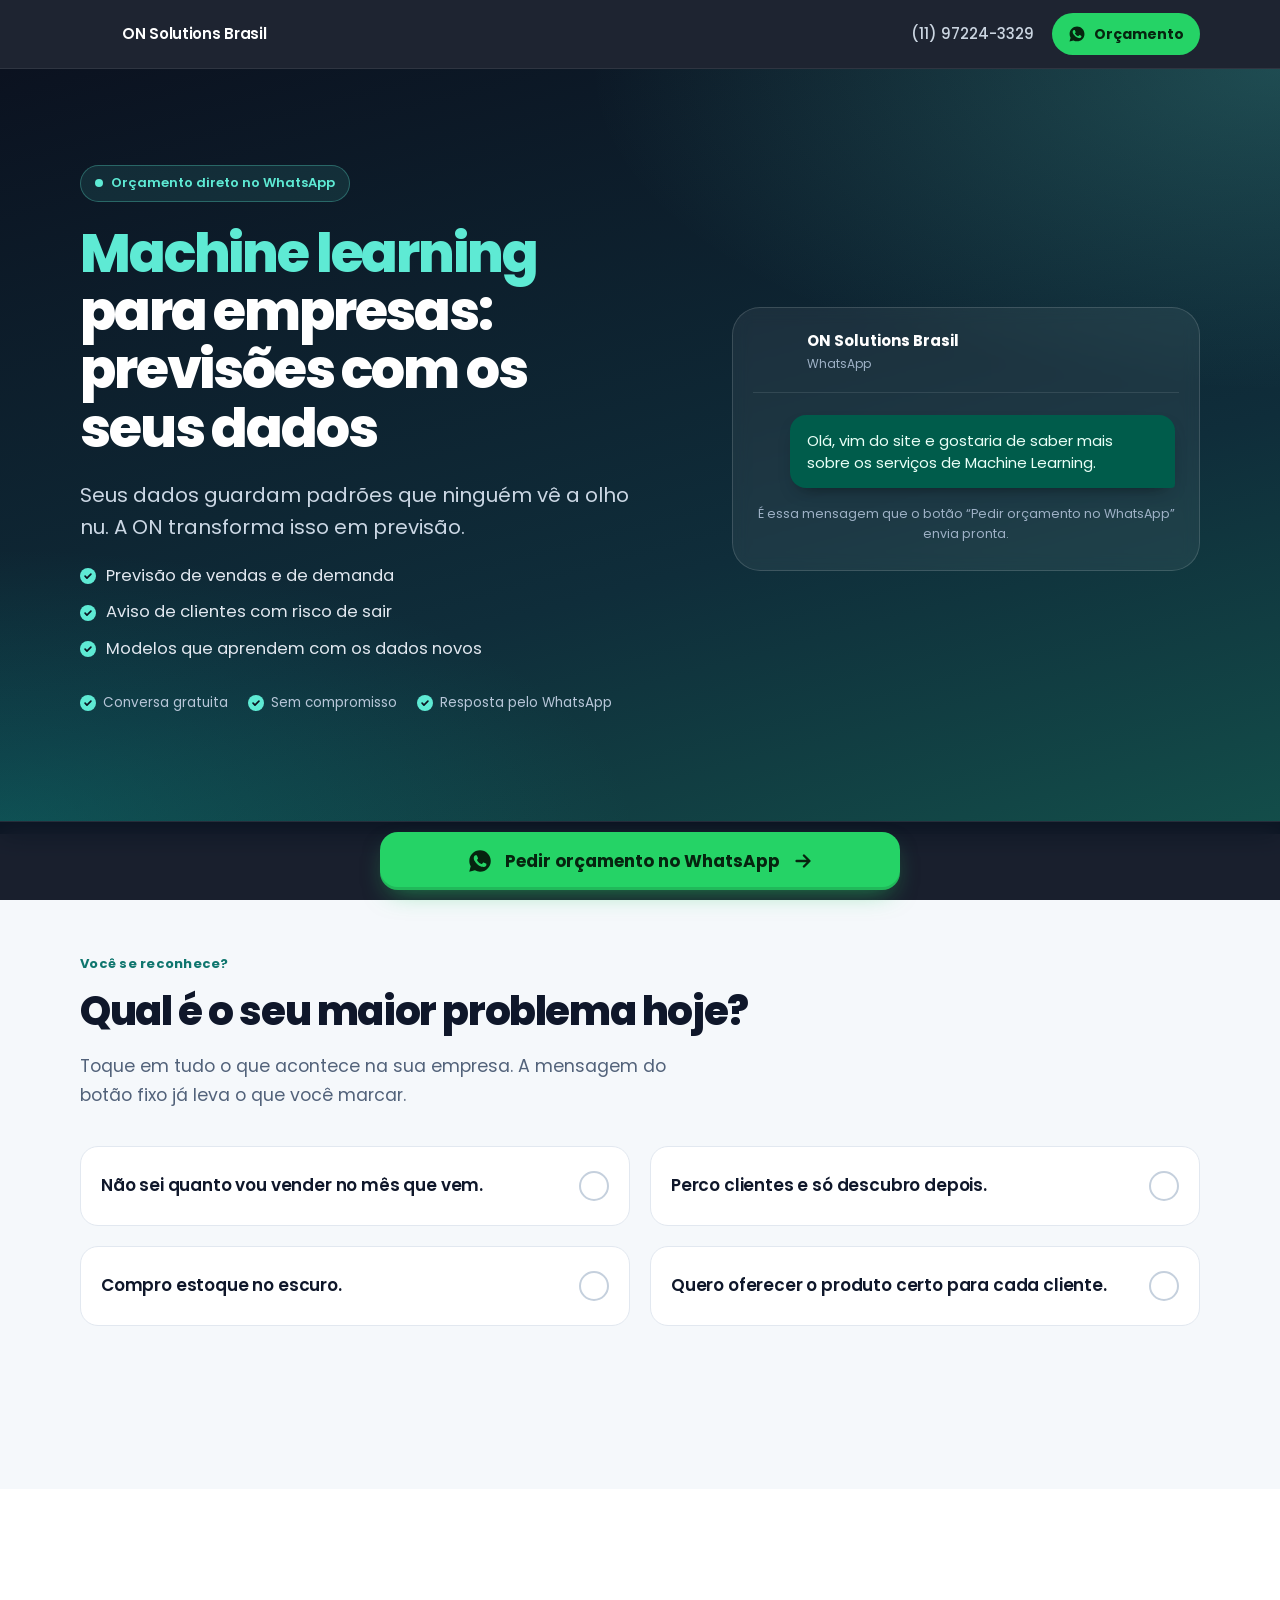
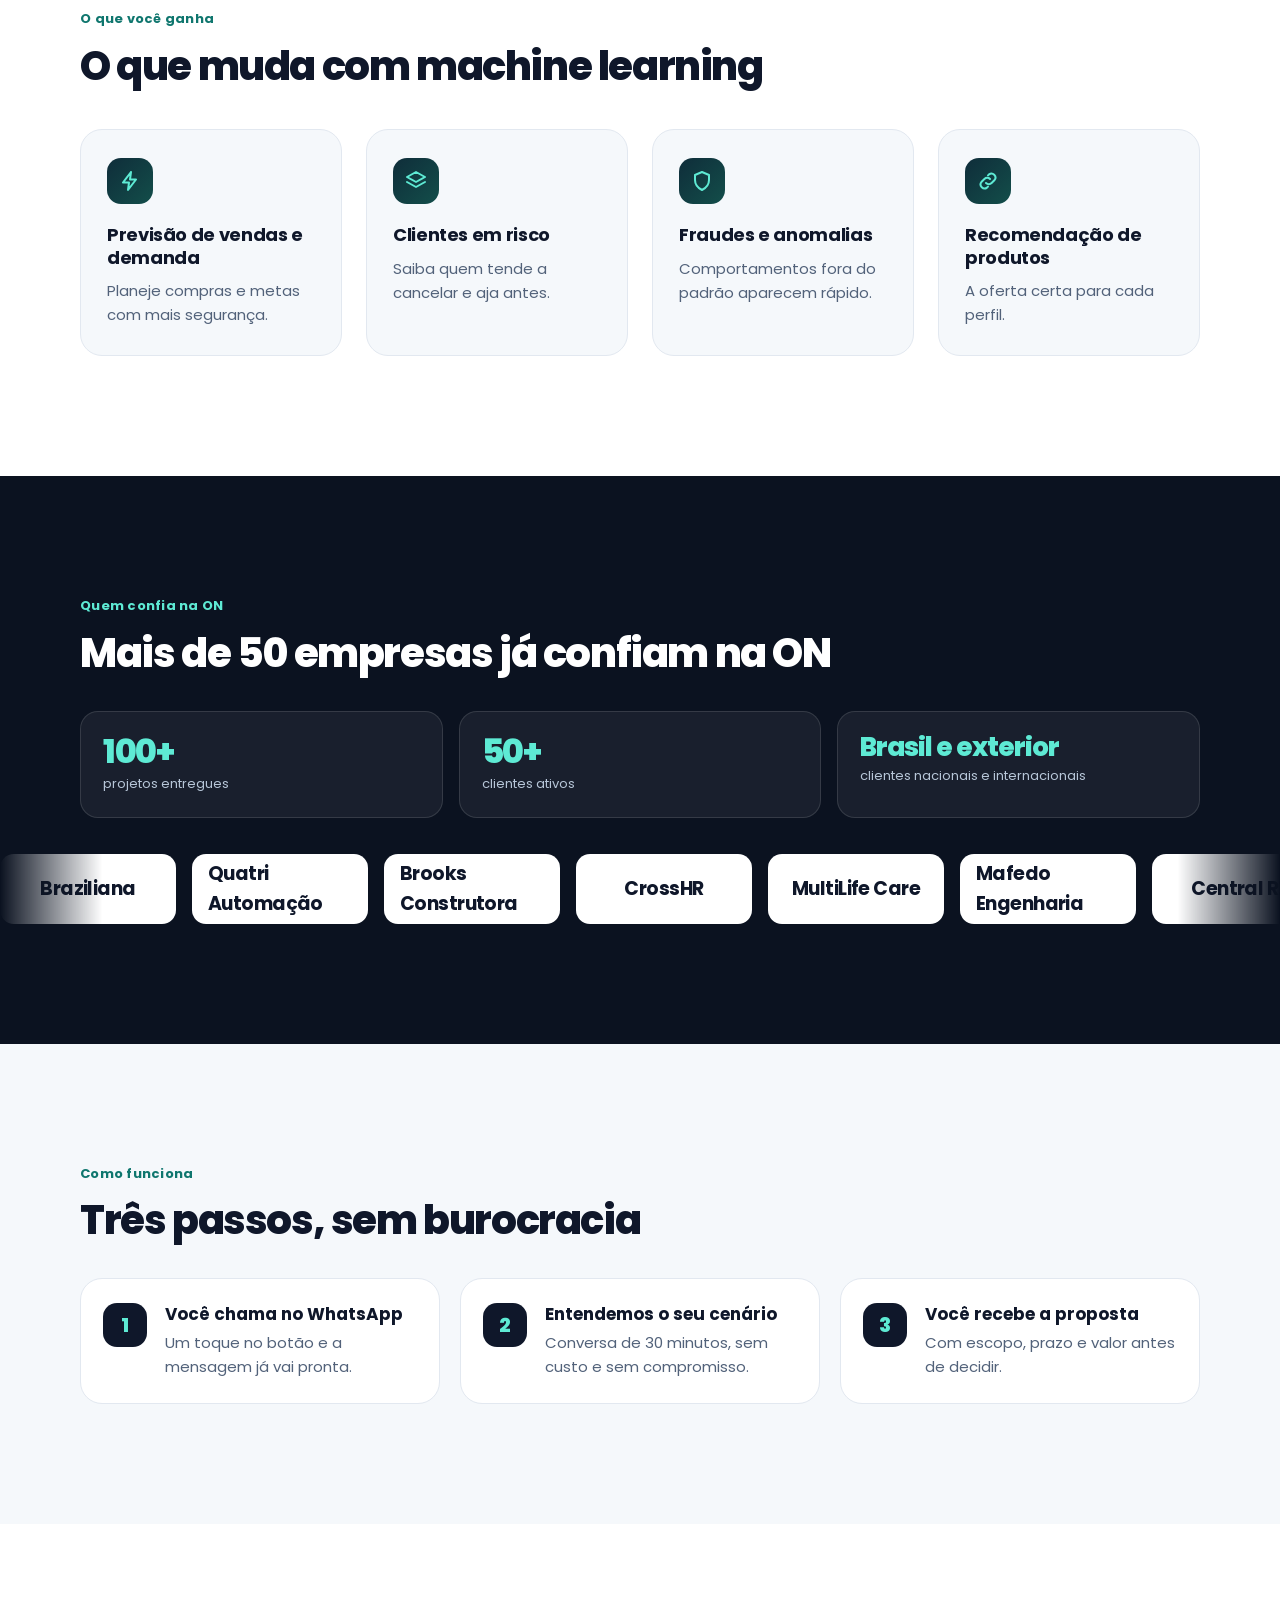
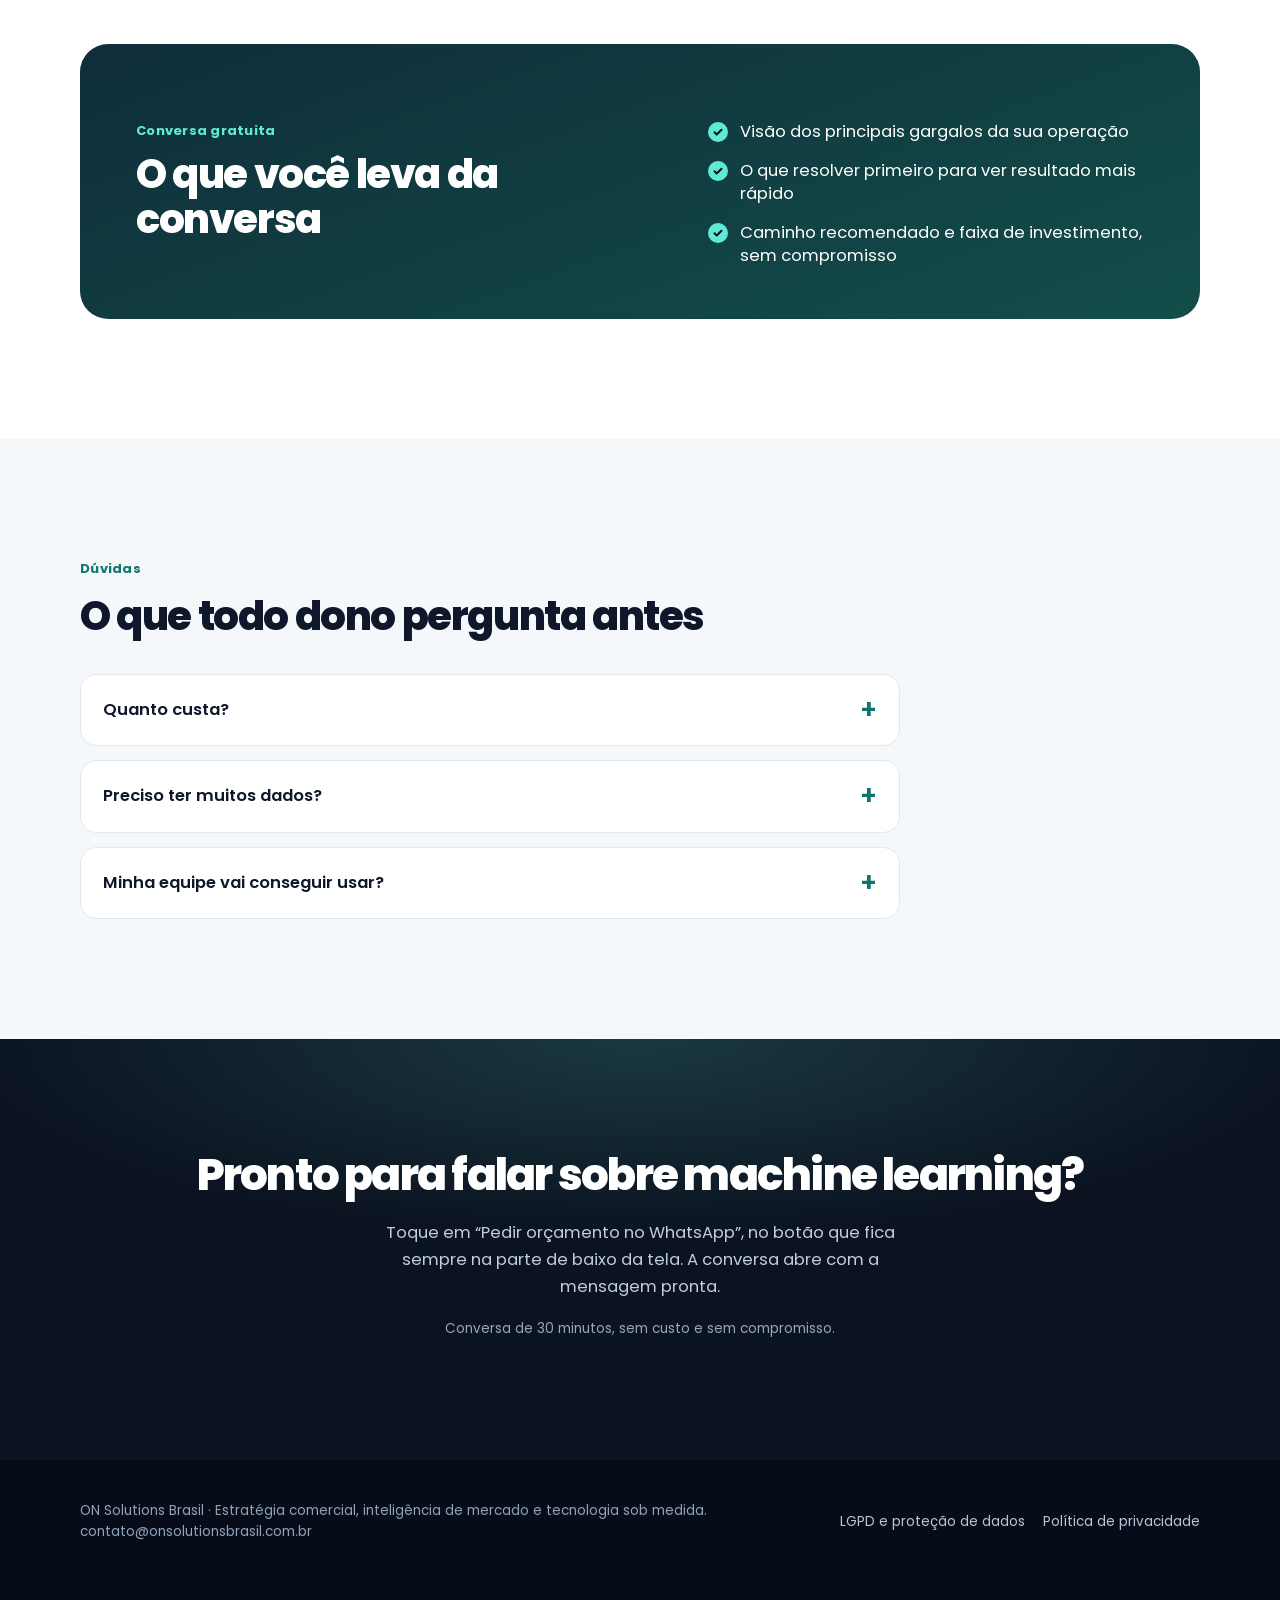
==== index.html @ b4864b46 "feat: implement Machine Learning landing page with documentation - Add complete HTML5 structure for " ====
<!DOCTYPE html>
<html lang="pt-BR">
<head>
<meta charset="UTF-8">
<meta name="viewport" content="width=device-width, initial-scale=1, viewport-fit=cover">
<meta name="theme-color" content="#0B1220">
<title>Machine Learning Para Empresas | ON Solutions Brasil</title>
<meta name="description" content="Seus dados guardam padrões que ninguém vê a olho nu. A ON transforma isso em previsão.">
<meta name="robots" content="noindex,follow">
<link rel="canonical" href="https://onsolutionsbrasil.com.br/lp/machine-learning-para-empresas/">
<link rel="icon" type="image/png" sizes="48x48" href="assets/img/favicon.png">
<link rel="preconnect" href="https://fonts.googleapis.com">
<link rel="preconnect" href="https://fonts.gstatic.com" crossorigin>
<link href="https://fonts.googleapis.com/css2?family=Poppins:wght@400;500;600;700;800&display=swap" rel="stylesheet">
<link rel="stylesheet" href="css/styles.css">
</head>
<body class="l2">
<header class="top"><div class="w top-in">
  <span class="brand"><img src="assets/img/on-logo.png" alt="" width="32" height="32"><span>ON Solutions<span class="br"> Brasil</span></span></span>
  <div class="top-r">
    <a class="top-phone" data-wa="Olá, vim do site e gostaria de saber mais sobre os serviços de Machine Learning." data-pos="topo-telefone" data-wa-main href="#">(11) 97224-3329</a>
    <a class="top-btn" data-wa="Olá, vim do site e gostaria de saber mais sobre os serviços de Machine Learning." data-pos="topo" data-wa-main href="#"><svg viewBox="0 0 24 24" aria-hidden="true"><path d="M12.04 2C6.58 2 2.13 6.45 2.13 11.91c0 1.75.46 3.45 1.32 4.95L2.05 22l5.25-1.38a9.9 9.9 0 0 0 4.74 1.21c5.46 0 9.91-4.45 9.91-9.91S17.5 2 12.04 2Zm5.8 14.1c-.25.69-1.45 1.32-2 1.37-.5.05-1.13.07-1.82-.11-.42-.13-.96-.31-1.65-.6-2.9-1.25-4.8-4.17-4.95-4.36-.14-.19-1.18-1.57-1.18-3s.75-2.13 1.02-2.42c.26-.29.57-.36.76-.36h.55c.18 0 .42-.07.65.5.25.58.83 2 .9 2.15.07.14.12.31.02.5-.09.19-.14.31-.28.48-.14.17-.3.37-.43.5-.14.14-.29.29-.12.58.17.29.74 1.22 1.59 1.97 1.09.97 2.01 1.27 2.3 1.41.29.14.46.12.63-.07.17-.19.72-.84.91-1.13.19-.29.38-.24.65-.14.26.1 1.67.79 1.96.93.29.14.48.22.55.34.07.12.07.7-.18 1.39Z"/></svg>Orçamento</a>
  </div>
</div></header>
<main class="view" data-kind="lp2" data-route="lp/machine-learning-para-empresas" data-service="Machine Learning" data-title="Machine Learning Para Empresas | ON Solutions Brasil">
<section class="hero">
  <div class="w hero-grid">
    <div>
      <span class="badge"><i></i>Orçamento direto no WhatsApp</span>
      <h1 class="h"><mark>Machine learning</mark> para empresas: previsões com os seus dados</h1>
      <p class="sub">Seus dados guardam padrões que ninguém vê a olho nu. A ON transforma isso em previsão.</p>
      <ul class="points"><li>Previsão de vendas e de demanda</li><li>Aviso de clientes com risco de sair</li><li>Modelos que aprendem com os dados novos</li></ul>
      <div class="trust"><span>Conversa gratuita</span><span>Sem compromisso</span><span>Resposta pelo WhatsApp</span></div>
    </div>
    <div class="chat">
      <div class="chat-head"><img src="assets/img/on-logo.png" alt="" width="38" height="38"><div><b>ON Solutions Brasil</b><small>WhatsApp</small></div></div>
      <div class="chat-body">
        <div class="bubble" data-bubble>Olá, vim do site e gostaria de saber mais sobre os serviços de Machine Learning.</div>
        <div class="chat-hint">É essa mensagem que o botão “Pedir orçamento no WhatsApp” envia pronta.</div>
      </div>
    </div>
  </div>
</section>
<section class="sec" id="dores">
  <div class="w">
    <div class="eyebrow">Você se reconhece?</div>
    <h2 class="t2">Qual é o seu maior problema hoje?</h2>
    <p class="lead2">Toque em tudo o que acontece na sua empresa. A mensagem do botão fixo já leva o que você marcar.</p>
    <div class="pains" role="group" aria-label="Seu maior desafio"><button type="button" class="pain" aria-pressed="false" data-q="Não sei quanto vou vender no mês que vem."><span class="qt">Não sei quanto vou vender no mês que vem.</span><span class="ck"><svg viewBox="0 0 24 24" aria-hidden="true"><path d="M5 12.5l4.5 4.5L19 7.5"/></svg></span></button><button type="button" class="pain" aria-pressed="false" data-q="Perco clientes e só descubro depois."><span class="qt">Perco clientes e só descubro depois.</span><span class="ck"><svg viewBox="0 0 24 24" aria-hidden="true"><path d="M5 12.5l4.5 4.5L19 7.5"/></svg></span></button><button type="button" class="pain" aria-pressed="false" data-q="Compro estoque no escuro."><span class="qt">Compro estoque no escuro.</span><span class="ck"><svg viewBox="0 0 24 24" aria-hidden="true"><path d="M5 12.5l4.5 4.5L19 7.5"/></svg></span></button><button type="button" class="pain" aria-pressed="false" data-q="Quero oferecer o produto certo para cada cliente."><span class="qt">Quero oferecer o produto certo para cada cliente.</span><span class="ck"><svg viewBox="0 0 24 24" aria-hidden="true"><path d="M5 12.5l4.5 4.5L19 7.5"/></svg></span></button></div>
    <p class="pains-hint" aria-live="polite" data-hint></p>
  </div>
</section>
<section class="sec sec-w" id="beneficios">
  <div class="w">
    <div class="eyebrow">O que você ganha</div>
    <h2 class="t2">O que muda com machine learning</h2>
    <div class="bens"><div class="ben"><div class="bi"><svg viewBox="0 0 24 24" aria-hidden="true"><path d="M13 3L5 13.5h6L10 21l8-10.5h-6z"/></svg></div><h3>Previsão de vendas e demanda</h3><p>Planeje compras e metas com mais segurança.</p></div><div class="ben"><div class="bi"><svg viewBox="0 0 24 24" aria-hidden="true"><path d="M12 3l9 5-9 5-9-5z"/><path d="M3 13l9 5 9-5"/></svg></div><h3>Clientes em risco</h3><p>Saiba quem tende a cancelar e aja antes.</p></div><div class="ben"><div class="bi"><svg viewBox="0 0 24 24" aria-hidden="true"><path d="M12 3l7 3v5c0 4.5-3 8-7 10-4-2-7-5.5-7-10V6z"/></svg></div><h3>Fraudes e anomalias</h3><p>Comportamentos fora do padrão aparecem rápido.</p></div><div class="ben"><div class="bi"><svg viewBox="0 0 24 24" aria-hidden="true"><path d="M10 14a4 4 0 005.6 0l3-3a4 4 0 00-5.6-5.6l-1 1"/><path d="M14 10a4 4 0 00-5.6 0l-3 3a4 4 0 005.6 5.6l1-1"/></svg></div><h3>Recomendação de produtos</h3><p>A oferta certa para cada perfil.</p></div></div>
  </div>
</section>
<section class="sec proof" id="clientes">
  <div class="w">
    <div class="eyebrow">Quem confia na ON</div>
    <h2 class="t2">Mais de 50 empresas já confiam na ON</h2>
    <div class="stats">
      <div class="stat"><b>100+</b><span>projetos entregues</span></div>
      <div class="stat"><b>50+</b><span>clientes ativos</span></div>
      <div class="stat wide"><b>Brasil e exterior</b><span>clientes nacionais e internacionais</span></div>
    </div>
  </div>
  <div class="marq marquee" data-marquee aria-label="Clientes da ON Solutions"><div class="track" data-track>
    <div class="chip"><img src="assets/img/clientes/braziliana.png" alt="Logo Braziliana" decoding="async"></div>
    <div class="chip"><img src="assets/img/clientes/quatri-automacao.png" alt="Logo Quatri Automação" decoding="async"></div>
    <div class="chip"><img src="assets/img/clientes/brooks-construtora.png" alt="Logo Brooks Construtora" decoding="async"></div>
    <div class="chip"><img src="assets/img/clientes/crosshr.png" alt="Logo CrossHR" decoding="async"></div>
    <div class="chip"><img src="assets/img/clientes/multilife-care.png" alt="Logo MultiLife Care" decoding="async"></div>
    <div class="chip"><img src="assets/img/clientes/mafedo-engenharia.png" alt="Logo Mafedo Engenharia" decoding="async"></div>
    <div class="chip"><span class="wm">Central RZ</span></div>
  </div></div>
</section>
<section class="sec" id="como-funciona">
  <div class="w">
    <div class="eyebrow">Como funciona</div>
    <h2 class="t2">Três passos, sem burocracia</h2>
    <div class="steps2"><div class="st"><div class="n">1</div><div><b>Você chama no WhatsApp</b><p>Um toque no botão e a mensagem já vai pronta.</p></div></div><div class="st"><div class="n">2</div><div><b>Entendemos o seu cenário</b><p>Conversa de 30 minutos, sem custo e sem compromisso.</p></div></div><div class="st"><div class="n">3</div><div><b>Você recebe a proposta</b><p>Com escopo, prazo e valor antes de decidir.</p></div></div></div>
  </div>
</section>
<section class="sec sec-w" id="oferta">
  <div class="w">
    <div class="offer">
      <div>
        <div class="eyebrow offer-eyebrow">Conversa gratuita</div>
        <h2 class="t2">O que você leva da conversa</h2>
      </div>
      <ul>
        <li>Visão dos principais gargalos da sua operação</li>
        <li>O que resolver primeiro para ver resultado mais rápido</li>
        <li>Caminho recomendado e faixa de investimento, sem compromisso</li>
      </ul>
    </div>
  </div>
</section>
<section class="sec" id="duvidas">
  <div class="w">
    <div class="eyebrow">Dúvidas</div>
    <h2 class="t2">O que todo dono pergunta antes</h2>
    <div class="faq"><details><summary>Quanto custa?</summary><p>Depende do que a sua empresa precisa. Na conversa gratuita entendemos o seu cenário e você recebe uma proposta com escopo, prazo e valor antes de decidir.</p></details><details><summary>Preciso ter muitos dados?</summary><p>Precisamos de histórico para começar. Na conversa avaliamos se o que você tem já é suficiente.</p></details><details><summary>Minha equipe vai conseguir usar?</summary><p>A solução é desenhada em cima da rotina que sua equipe já tem, e não o contrário. Treinamos o time e acompanhamos o início de uso até todo mundo estar seguro.</p></details></div>
  </div>
</section>
<section class="final" id="conversa">
  <div class="w">
    <h2 class="h2 final-t">Pronto para falar sobre machine learning?</h2>
    <p class="lead3">Toque em “Pedir orçamento no WhatsApp”, no botão que fica sempre na parte de baixo da tela. A conversa abre com a mensagem pronta.</p>
    <p class="note">Conversa de 30 minutos, sem custo e sem compromisso.</p>
  </div>
</section>
</main>
<footer class="foot"><div class="w foot-in">
  <div>ON Solutions Brasil · Estratégia comercial, inteligência de mercado e tecnologia sob medida.<br>contato@onsolutionsbrasil.com.br</div>
  <div class="lk"><a href="#">LGPD e proteção de dados</a><a href="#">Política de privacidade</a></div>
</div></footer>
<div class="sticky"><a class="cta" data-wa="Olá, vim do site e gostaria de saber mais sobre os serviços de Machine Learning." data-pos="barra-fixa" data-wa-main href="#"><svg viewBox="0 0 24 24" aria-hidden="true"><path d="M12.04 2C6.58 2 2.13 6.45 2.13 11.91c0 1.75.46 3.45 1.32 4.95L2.05 22l5.25-1.38a9.9 9.9 0 0 0 4.74 1.21c5.46 0 9.91-4.45 9.91-9.91S17.5 2 12.04 2Zm5.8 14.1c-.25.69-1.45 1.32-2 1.37-.5.05-1.13.07-1.82-.11-.42-.13-.96-.31-1.65-.6-2.9-1.25-4.8-4.17-4.95-4.36-.14-.19-1.18-1.57-1.18-3s.75-2.13 1.02-2.42c.26-.29.57-.36.76-.36h.55c.18 0 .42-.07.65.5.25.58.83 2 .9 2.15.07.14.12.31.02.5-.09.19-.14.31-.28.48-.14.17-.3.37-.43.5-.14.14-.29.29-.12.58.17.29.74 1.22 1.59 1.97 1.09.97 2.01 1.27 2.3 1.41.29.14.46.12.63-.07.17-.19.72-.84.91-1.13.19-.29.38-.24.65-.14.26.1 1.67.79 1.96.93.29.14.48.22.55.34.07.12.07.7-.18 1.39Z"/></svg><span>Pedir orçamento no WhatsApp</span><svg class="arr" viewBox="0 0 24 24" aria-hidden="true"><path d="M5 12h14M13 6l6 6-6 6"/></svg></a></div>
<script src="js/main.js"></script>
</body>
</html>
---- css/styles.css ----
:root{--ink:#0B1220;--navy:#0F172A;--bg:#F5F8FB;--line:#E2E8F0;--text:#0F172A;--soft:#52627A;--mint:#5EEAD4;--teal:#0D9488;--tealD:#0F766E;--wa:#25D366;--waD:#1EBE5B;--font:"Poppins","Segoe UI",system-ui,-apple-system,sans-serif}
*,*::before,*::after{box-sizing:border-box}
html{scroll-behavior:smooth;-webkit-text-size-adjust:100%}
body{margin:0;font-family:var(--font);color:var(--text);background:var(--bg);line-height:1.55;font-size:16px;-webkit-font-smoothing:antialiased;overflow-x:hidden}
h1,h2,h3,p,ul{margin:0}
ul{padding:0;list-style:none}
a{color:inherit}
img{display:block;max-width:100%}
.w{width:min(1120px,100% - 32px);margin-inline:auto}
:focus-visible{outline:3px solid var(--teal);outline-offset:3px;border-radius:10px}
.top :focus-visible,.hero :focus-visible,.proof :focus-visible,.final :focus-visible,.sticky :focus-visible{outline-color:var(--mint)}

/* Header */
.top{position:sticky;top:0;z-index:50;background:rgba(11,18,32,.92);backdrop-filter:blur(12px);-webkit-backdrop-filter:blur(12px);border-bottom:1px solid rgba(255,255,255,.08)}
.top-in{display:flex;align-items:center;justify-content:space-between;height:60px;gap:12px}
.brand{display:flex;align-items:center;gap:10px;color:#fff;font-weight:600;font-size:15px;letter-spacing:-.02em;white-space:nowrap}
.brand img{width:32px;height:32px}
.top-r{display:flex;align-items:center;gap:18px}
.top-phone{display:none;color:#CBD5E1;font-weight:500;font-size:15px;text-decoration:none}
.top-phone:hover{color:var(--mint)}
.top-btn{display:inline-flex;align-items:center;gap:8px;background:var(--wa);color:#06240F;font-weight:700;font-size:14px;padding:10px 16px;border-radius:999px;text-decoration:none;white-space:nowrap}
.top-btn:hover{background:var(--waD)}
.top-btn svg{width:18px;height:18px;fill:currentColor}
@media(max-width:400px){.brand .br{display:none}}

/* Hero */
.hero{background:radial-gradient(90% 70% at 100% 0%,rgba(94,234,212,.22),transparent 60%),radial-gradient(80% 60% at 0% 100%,rgba(13,148,136,.32),transparent 62%),linear-gradient(165deg,#0B1220 0%,#0F2D3A 62%,#134E4A 100%);color:#fff;padding:26px 0 44px}
.hero-grid{display:grid;gap:26px}
.badge{display:inline-flex;align-items:center;gap:8px;font-size:13px;font-weight:600;color:var(--mint);background:rgba(94,234,212,.10);border:1px solid rgba(94,234,212,.30);padding:6px 12px;border-radius:999px}
.badge i{width:8px;height:8px;border-radius:50%;background:var(--mint);animation:ping 2s infinite}
@keyframes ping{0%{box-shadow:0 0 0 0 rgba(94,234,212,.6)}70%,100%{box-shadow:0 0 0 10px rgba(94,234,212,0)}}
.h{font-size:clamp(29px,8.4vw,54px);line-height:1.05;font-weight:800;letter-spacing:-.04em;margin-top:16px}
.h mark{background:none;color:var(--mint)}
.sub{margin-top:14px;font-size:clamp(17px,4.5vw,20px);line-height:1.45;color:#CBD7E4;max-width:560px}
.points{display:none}

/* Botão WhatsApp */
.cta{position:relative;display:flex;align-items:center;justify-content:center;gap:12px;width:100%;min-height:62px;padding:16px 22px;border-radius:18px;background:var(--wa);color:#06240F;font-family:inherit;font-weight:700;font-size:18px;line-height:1.2;text-decoration:none;text-align:center;box-shadow:0 14px 34px -10px rgba(37,211,102,.65),inset 0 -3px 0 rgba(0,0,0,.12);overflow:hidden;transition:transform .15s,background .15s;-webkit-tap-highlight-color:transparent}
.cta:hover{background:var(--waD)}
.cta:active{transform:translateY(1px) scale(.99)}
.cta svg{width:26px;height:26px;flex:none;fill:currentColor}
.cta .arr{width:22px;height:22px;fill:none;stroke:currentColor;stroke-width:2.6;stroke-linecap:round;stroke-linejoin:round}
.cta::after{content:"";position:absolute;inset:0;background:linear-gradient(110deg,transparent 30%,rgba(255,255,255,.45) 50%,transparent 70%);transform:translateX(-120%);animation:shine 3.4s ease-in-out infinite;pointer-events:none}
@keyframes shine{0%,55%{transform:translateX(-120%)}100%{transform:translateX(120%)}}

/* Indicadores de confiança e checks */
.trust{display:flex;flex-wrap:wrap;gap:8px 16px;margin-top:16px;font-size:13.5px;color:#B7C6D8}
.trust span{display:inline-flex;align-items:center;gap:7px}
.trust span::before,.points li::before,.offer li::before{content:"";flex:none;width:16px;height:16px;border-radius:50%;background:var(--mint) url("data:image/svg+xml,%3Csvg xmlns='http://www.w3.org/2000/svg' viewBox='0 0 24 24' fill='none' stroke='%230B1220' stroke-width='4' stroke-linecap='round' stroke-linejoin='round'%3E%3Cpath d='M5 12.5l4.5 4.5L19 7.5'/%3E%3C/svg%3E") center/10px no-repeat}

/* Card de conversa */
.chat{display:block;text-decoration:none;color:#fff;background:rgba(255,255,255,.06);border:1px solid rgba(255,255,255,.14);border-radius:24px;padding:14px;backdrop-filter:blur(8px);-webkit-backdrop-filter:blur(8px)}
.chat-head{display:flex;align-items:center;gap:10px;padding:4px 6px 12px;border-bottom:1px solid rgba(255,255,255,.10)}
.chat-head img{width:38px;height:38px;border-radius:50%;background:#0B1220;padding:4px}
.chat-head b{display:block;font-size:15px;line-height:1.2}
.chat-head small{font-size:12px;color:#9FB2C7}
.chat-body{padding:16px 4px 4px;display:flex;flex-direction:column;gap:12px}
.bubble{align-self:flex-end;max-width:92%;background:#005C4B;color:#E9FFF7;border-radius:16px 16px 4px 16px;padding:12px 14px;font-size:15px;line-height:1.45;box-shadow:0 8px 18px -10px rgba(0,0,0,.6)}
.chat-hint{font-size:12.5px;color:#9FB2C7;text-align:center}

/* Seções genéricas */
.sec{padding:52px 0}
.sec-w{background:#fff}
.eyebrow{font-size:13px;font-weight:700;color:var(--tealD);letter-spacing:.02em}
.t2{font-size:clamp(26px,6.8vw,40px);line-height:1.1;font-weight:800;letter-spacing:-.035em;margin-top:8px}
.lead2{margin-top:12px;color:var(--soft);font-size:16.5px;max-width:620px}

/* Desafios */
.pains{display:grid;gap:12px;margin-top:24px}
.pain{display:flex;align-items:center;gap:14px;width:100%;min-height:68px;padding:14px 16px;border-radius:18px;background:#fff;border:1.5px solid var(--line);font-family:inherit;font-weight:600;font-size:17px;line-height:1.3;letter-spacing:-.01em;color:inherit;text-align:left;cursor:pointer;transition:border-color .15s,background .15s,transform .15s;-webkit-tap-highlight-color:transparent}
.pain:hover{border-color:#9DDBB8}
.pain:active{transform:scale(.99)}
.pain .qt{flex:1}
.pain .ck{flex:none;width:30px;height:30px;border-radius:50%;border:2px solid #C5D0DD;display:grid;place-items:center;transition:background .15s,border-color .15s}
.pain .ck svg{width:16px;height:16px;fill:none;stroke:#fff;stroke-width:3.4;stroke-linecap:round;stroke-linejoin:round;opacity:0}
.pain[aria-pressed=true]{border-color:var(--wa);background:#F0FFF6}
.pain[aria-pressed=true] .ck{background:var(--wa);border-color:var(--wa)}
.pain[aria-pressed=true] .ck svg{opacity:1}
.pains-hint{margin-top:14px;font-size:14px;color:var(--soft);text-align:center;min-height:21px}

/* Benefícios */
.bens{display:grid;gap:14px;margin-top:26px}
.ben{background:var(--bg);border:1px solid var(--line);border-radius:20px;padding:20px}
.bi{width:46px;height:46px;border-radius:14px;background:linear-gradient(135deg,#0F2D3A,#134E4A);display:grid;place-items:center;margin-bottom:14px}
.bi svg{width:24px;height:24px;stroke:var(--mint);fill:none;stroke-width:2;stroke-linecap:round;stroke-linejoin:round}
.ben h3{font-size:18px;font-weight:700;letter-spacing:-.02em;line-height:1.25}
.ben p{margin-top:6px;color:var(--soft);font-size:15px}

/* Prova social */
.proof{background:#0B1220;color:#fff}
.proof .eyebrow{color:var(--mint)}
.stats{display:grid;grid-template-columns:1fr 1fr;gap:12px;margin-top:22px}
.stat{background:rgba(255,255,255,.06);border:1px solid rgba(255,255,255,.12);border-radius:18px;padding:16px}
.stat b{display:block;font-size:34px;font-weight:800;letter-spacing:-.04em;line-height:1;color:var(--mint)}
.stat span{display:block;margin-top:6px;font-size:13px;color:#B7C6D8}
.stat.wide{grid-column:1/-1}
.stat.wide b{font-size:26px}
.marq{margin-top:22px;overflow-x:auto;scrollbar-width:none;-webkit-mask-image:linear-gradient(90deg,transparent,#000 8%,#000 92%,transparent);mask-image:linear-gradient(90deg,transparent,#000 8%,#000 92%,transparent)}
.marq::-webkit-scrollbar{display:none}
.marq.is-looping{overflow:hidden}
.track{display:flex;width:max-content}
.marq.is-looping .track{animation:mq var(--dur,40s) linear infinite;will-change:transform}
.marq.is-looping.is-paused .track{animation-play-state:paused}
@keyframes mq{to{transform:translateX(-50%)}}
.chip{flex:none;width:168px;height:64px;margin-right:12px;background:#fff;border-radius:14px;display:flex;align-items:center;justify-content:center;padding:10px 16px}
.chip img{max-width:136px;max-height:42px;width:auto;height:auto;object-fit:contain}
.chip .wm{font-weight:700;font-size:19px;letter-spacing:-.03em;color:#0F172A}

/* Como funciona */
.steps2{display:grid;gap:12px;margin-top:24px}
.st{display:flex;gap:16px;align-items:flex-start;background:#fff;border:1px solid var(--line);border-radius:20px;padding:18px}
.st .n{flex:none;width:44px;height:44px;border-radius:14px;background:var(--navy);color:var(--mint);font-weight:800;font-size:20px;display:grid;place-items:center}
.st b{display:block;font-size:17px;line-height:1.3}
.st p{color:var(--soft);font-size:15px;margin-top:2px}

/* Conversa gratuita */
.offer{background:linear-gradient(160deg,#0F2D3A,#134E4A);border-radius:26px;color:#fff;padding:26px 22px}
.offer-eyebrow{color:var(--mint)}
.offer .t2{margin-top:6px}
.offer ul{display:grid;gap:12px;margin:18px 0 24px}
.offer li{display:flex;gap:12px;align-items:flex-start;font-size:16.5px;line-height:1.4}
.offer li::before{margin-top:2px;width:20px;height:20px;background-size:12px}

/* FAQ */
.faq{display:grid;gap:10px;margin-top:22px}
details{background:#fff;border:1px solid var(--line);border-radius:16px}
summary{cursor:pointer;list-style:none;padding:18px;font-weight:600;font-size:16.5px;display:flex;justify-content:space-between;gap:12px;align-items:center;min-height:58px;-webkit-tap-highlight-color:transparent}
summary::-webkit-details-marker{display:none}
summary::after{content:"+";font-size:26px;line-height:1;color:var(--tealD);flex:none}
details[open] summary::after{content:"–"}
details p{padding:0 18px 18px;color:var(--soft);font-size:15.5px}

/* CTA final */
.final{background:radial-gradient(90% 80% at 50% 0%,rgba(94,234,212,.18),transparent 60%),#0B1220;color:#fff;text-align:center;padding:58px 0 64px}
.final .h2{font-size:clamp(28px,7.4vw,44px);font-weight:800;letter-spacing:-.04em;line-height:1.08}
.final p.lead3{color:#C0CEDC;margin:14px auto 26px;max-width:520px;font-size:16.5px}
.note{margin-top:14px;font-size:13.5px;color:#93A7BD}

/* Footer */
.foot{background:#070D18;color:#8FA2B8;padding:28px 0 calc(28px + 84px);font-size:13.5px}
.foot-in{display:grid;gap:14px}
.foot a{color:#B7C6D8;text-decoration:none}
.foot a:hover{text-decoration:underline}
.foot .lk{display:flex;flex-wrap:wrap;gap:6px 18px}

/* Botão fixo */
.sticky{position:fixed;left:0;right:0;bottom:0;z-index:60;padding:10px 14px calc(10px + env(safe-area-inset-bottom));background:rgba(11,18,32,.94);backdrop-filter:blur(12px);-webkit-backdrop-filter:blur(12px);border-top:1px solid rgba(255,255,255,.10);animation:up .5s .5s both}
@keyframes up{from{transform:translateY(110%)}to{transform:none}}
.sticky .cta{min-height:58px;font-size:17px;max-width:520px;margin-inline:auto;box-shadow:0 10px 26px -10px rgba(37,211,102,.6),inset 0 -3px 0 rgba(0,0,0,.12)}

/* Telas pequenas */
@media(max-width:430px){.cta .arr{display:none}.cta{padding:16px 16px;font-size:17px;gap:10px}}
@media(max-width:380px){.cta,.sticky .cta{font-size:16px;gap:10px;padding:14px 14px}}
@media(max-width:340px){.cta,.sticky .cta{font-size:14.5px;gap:8px;padding:14px 10px}.cta svg{width:22px;height:22px}}

/* Desktop */
@media(min-width:860px){
  .top-in{height:68px}
  .top-phone{display:block}
  .hero{padding:64px 0 88px}
  .hero-grid{grid-template-columns:1.1fr .9fr;align-items:center;gap:56px}
  .points{display:grid;gap:10px;margin-top:20px;font-size:16.5px;color:#E2E8F0}
  .points li{display:flex;gap:10px;align-items:center}
  .sec{padding:84px 0}
  .pains{grid-template-columns:1fr 1fr}
  .bens{grid-template-columns:repeat(4,1fr)}
  .steps2{grid-template-columns:repeat(3,1fr)}
  .stats{grid-template-columns:repeat(3,1fr)}
  .stat.wide{grid-column:auto}
  .offer{padding:44px 48px;display:grid;grid-template-columns:1.2fr 1fr;gap:32px;align-items:center}
  .offer ul{margin:0}
  .foot-in{grid-template-columns:1fr auto;align-items:center}
  .faq{max-width:820px}
}

/* Refinos de espaçamento (sobrescrevem os valores base, como na referência) */
.w{width:min(1120px,100% - 40px)}
body{line-height:1.6}
.top{transition:transform .3s ease}
.top.hide{transform:translateY(-100%)}
.hero{padding:40px 0 64px}
.hero-grid{gap:40px}
.h{margin-top:22px;line-height:1.08}
.badge{padding:7px 14px}
.sub{margin-top:22px;line-height:1.6}
.trust{margin-top:30px;gap:12px 20px}
.chat{padding:20px;border-radius:28px}
.chat-head{padding:4px 6px 16px}
.chat-body{padding:22px 4px 6px;gap:16px}
.bubble{padding:15px 17px}
.sec{padding:76px 0}
.t2{margin-top:14px;line-height:1.14}
.lead2{margin-top:18px;line-height:1.65;max-width:600px}
.pains{margin-top:36px;gap:16px}
.pain{min-height:80px;padding:18px 20px;line-height:1.4}
.pains-hint{margin-top:22px}
.bens{margin-top:40px;gap:20px}
.ben{padding:28px 26px;border-radius:22px}
.bi{margin-bottom:20px}
.ben p{margin-top:10px;line-height:1.6}
.stats{margin-top:34px;gap:16px}
.stat{padding:22px}
.marq{margin-top:36px}
.chip{width:176px;height:70px;margin-right:16px}
.steps2{margin-top:34px;gap:16px}
.st{padding:24px 22px;gap:18px;border-radius:22px}
.st p{margin-top:6px;line-height:1.6}
.offer{padding:34px 26px;border-radius:28px}
.offer .t2{margin-top:10px}
.offer ul{gap:16px;margin:24px 0 0}
.faq{margin-top:34px;gap:14px}
summary{padding:22px}
details p{padding:0 22px 22px;line-height:1.7}
.final{padding:84px 0 92px}
.final p.lead3{margin:20px auto 0;line-height:1.65}
.note{margin-top:18px}
.foot{padding-top:40px}
@media(max-width:380px){.w{width:min(1120px,100% - 32px)}}
@media(min-width:860px){
  .w{width:min(1120px,100% - 64px)}
  .hero{padding:96px 0 120px}
  .hero-grid{gap:80px}
  .sec{padding:120px 0}
  .lead2{font-size:17.5px}
  .pains{gap:20px}
  .bens{gap:24px}
  .steps2{gap:20px}
  .offer{padding:52px 56px;gap:48px}
  .final{padding:112px 0 120px}
}

@media(prefers-reduced-motion:reduce){
  *{animation:none!important;transition:none!important}
  html{scroll-behavior:auto}
}
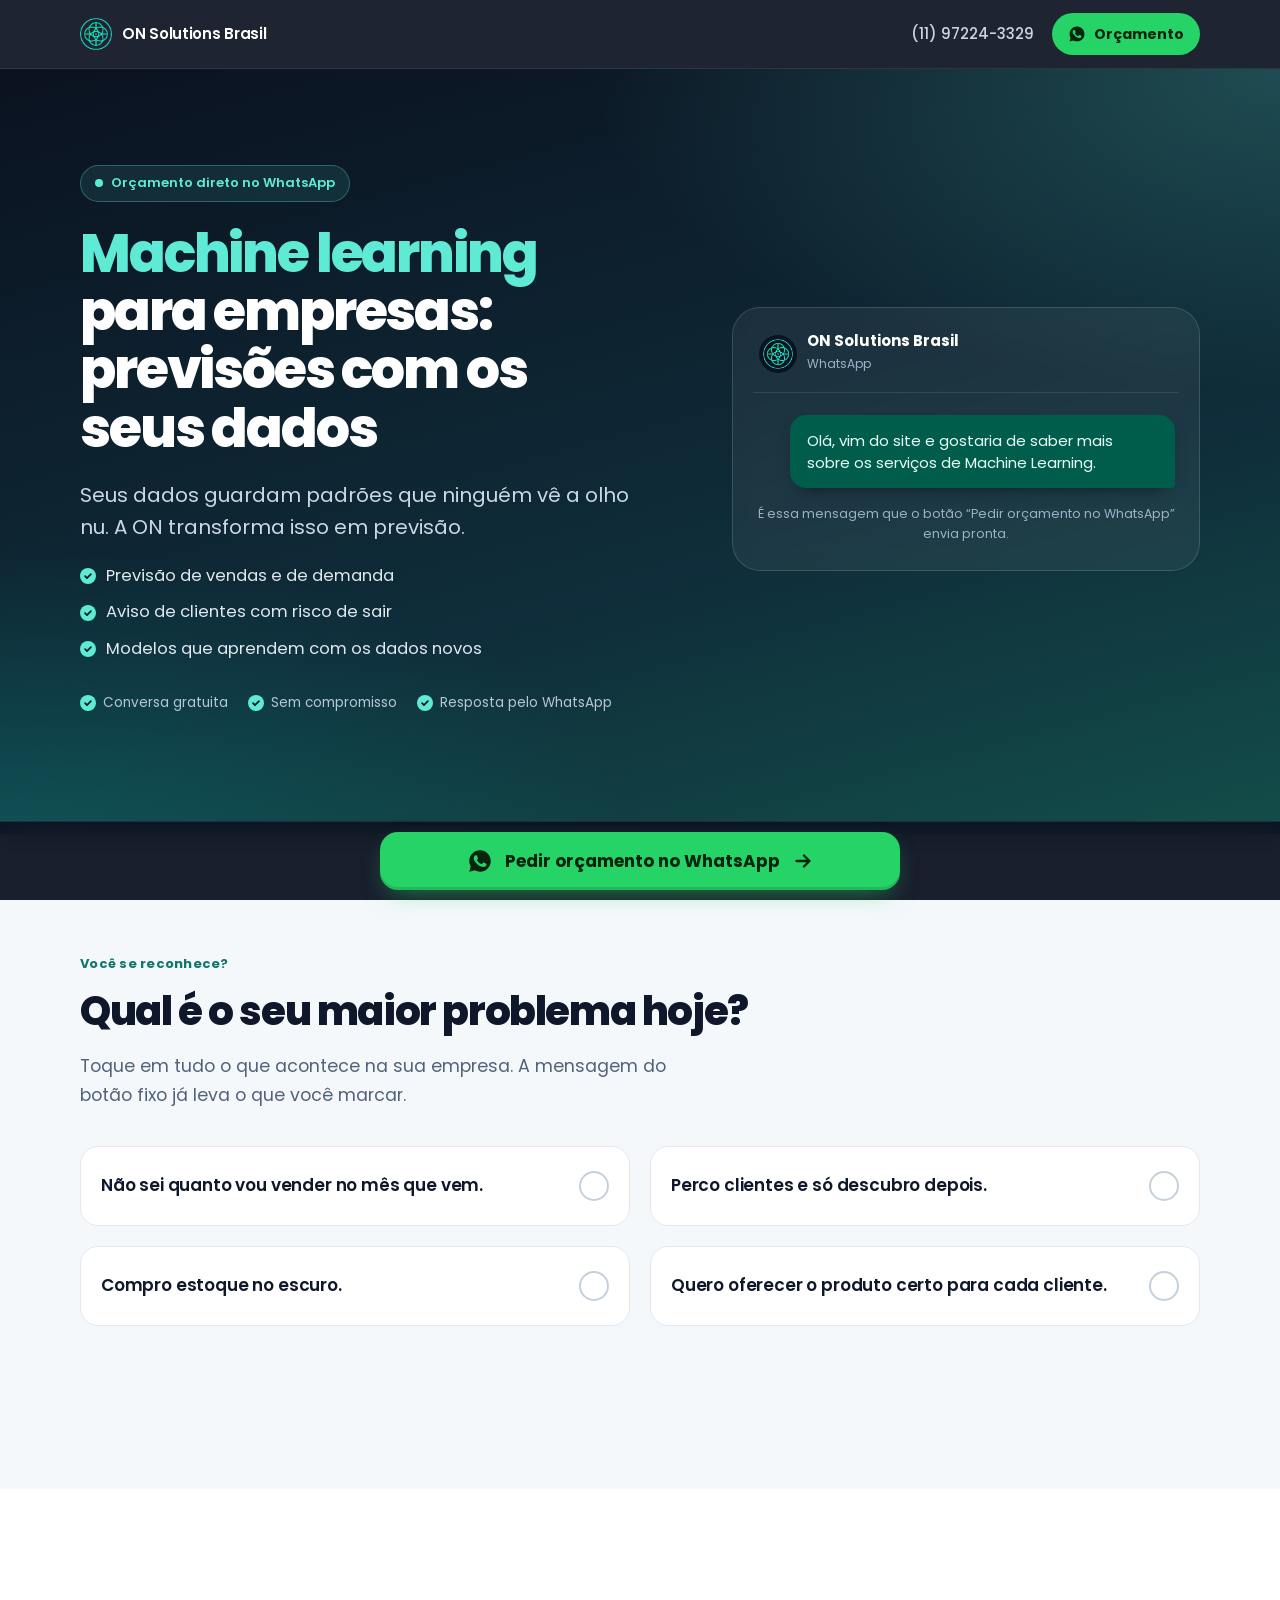
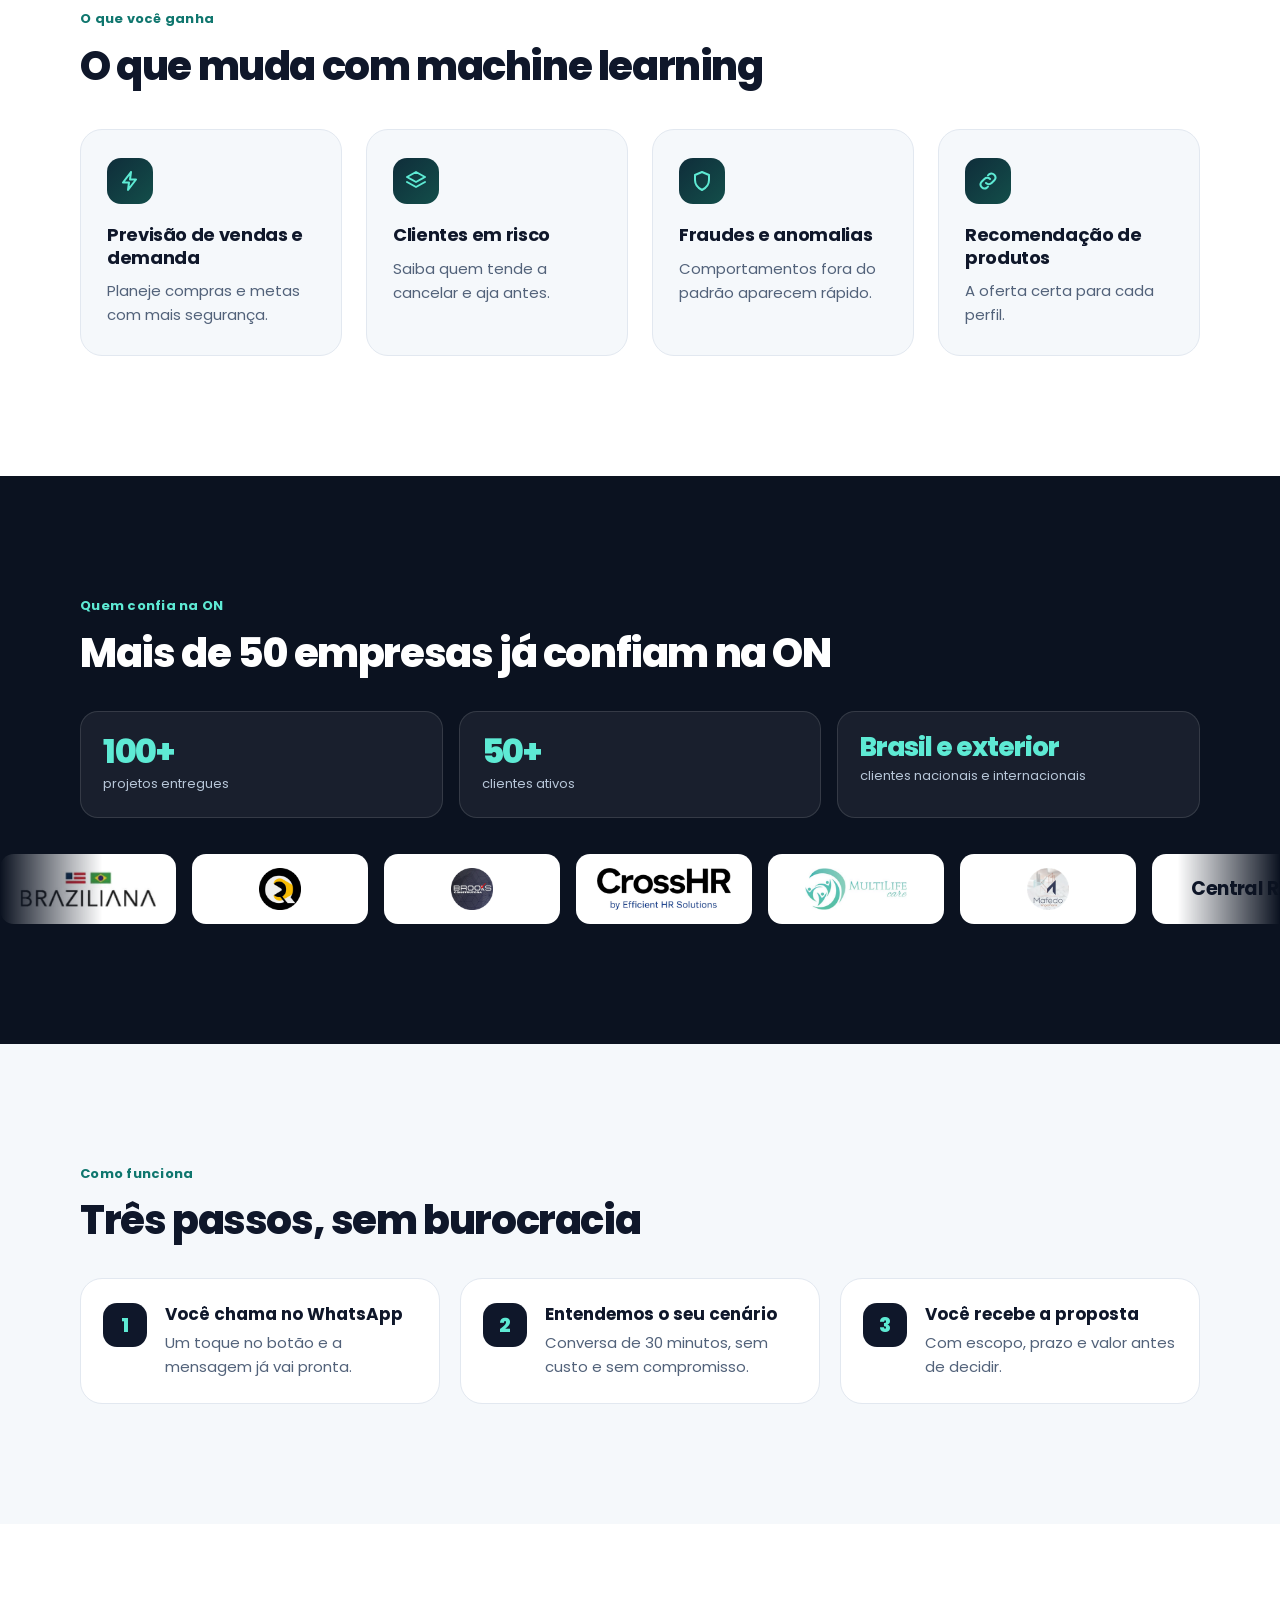
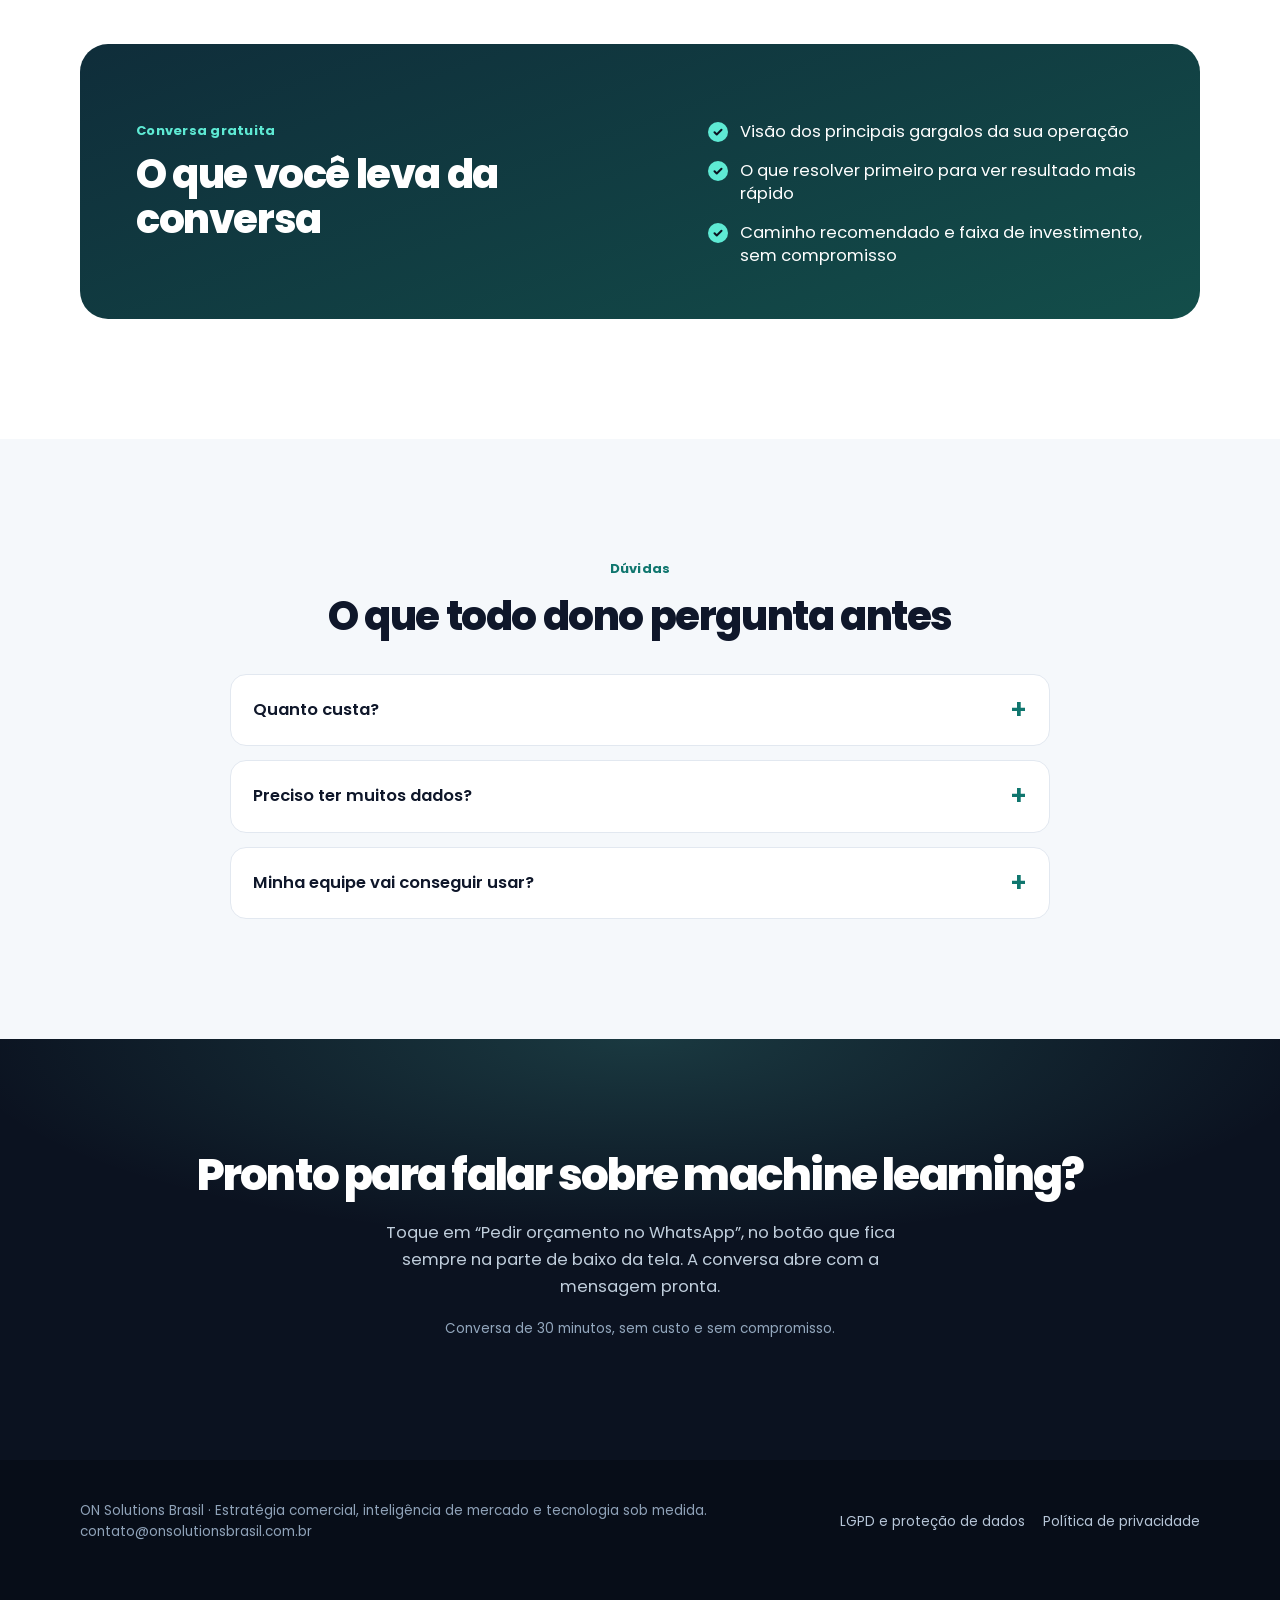
==== commit f24e8085: "style: improve favicon support and FAQ section styling - Update favicon link tag from 48x48 to 64x64" ====
--- a/index.html
+++ b/index.html
@@ -8,7 +8,9 @@
 <meta name="description" content="Seus dados guardam padrões que ninguém vê a olho nu. A ON transforma isso em previsão.">
 <meta name="robots" content="noindex,follow">
 <link rel="canonical" href="https://onsolutionsbrasil.com.br/lp/machine-learning-para-empresas/">
-<link rel="icon" type="image/png" sizes="48x48" href="assets/img/favicon.png">
+<link rel="icon" type="image/png" sizes="64x64" href="assets/img/favicon.png">
+<link rel="shortcut icon" type="image/png" href="assets/img/favicon.png">
+<link rel="apple-touch-icon" href="assets/img/favicon.png">
 <link rel="preconnect" href="https://fonts.googleapis.com">
 <link rel="preconnect" href="https://fonts.gstatic.com" crossorigin>
 <link href="https://fonts.googleapis.com/css2?family=Poppins:wght@400;500;600;700;800&display=swap" rel="stylesheet">
--- a/css/styles.css
+++ b/css/styles.css
@@ -122,6 +122,8 @@
 .offer li::before{margin-top:2px;width:20px;height:20px;background-size:12px}
 
 /* FAQ */
+#duvidas{text-align:center}
+#duvidas .faq{text-align:left;max-width:820px;margin-left:auto;margin-right:auto}
 .faq{display:grid;gap:10px;margin-top:22px}
 details{background:#fff;border:1px solid var(--line);border-radius:16px}
 summary{cursor:pointer;list-style:none;padding:18px;font-weight:600;font-size:16.5px;display:flex;justify-content:space-between;gap:12px;align-items:center;min-height:58px;-webkit-tap-highlight-color:transparent}
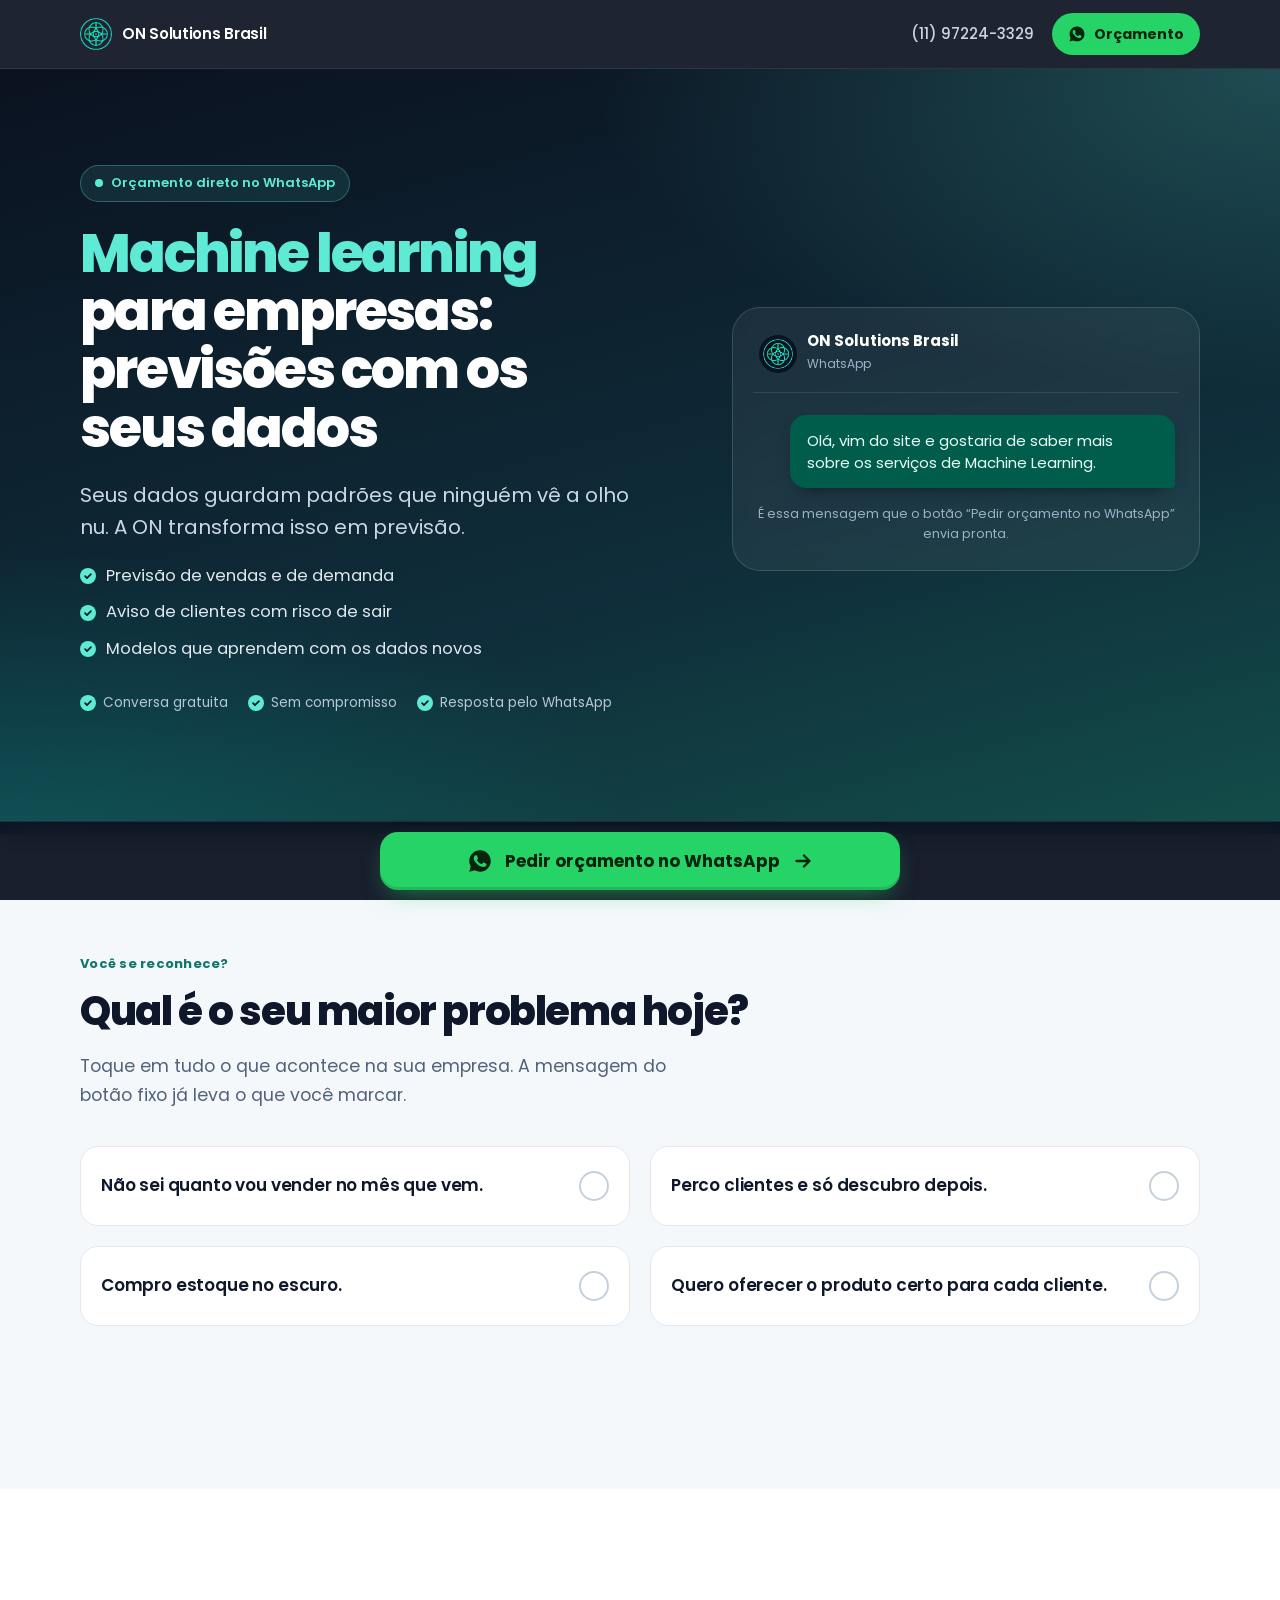
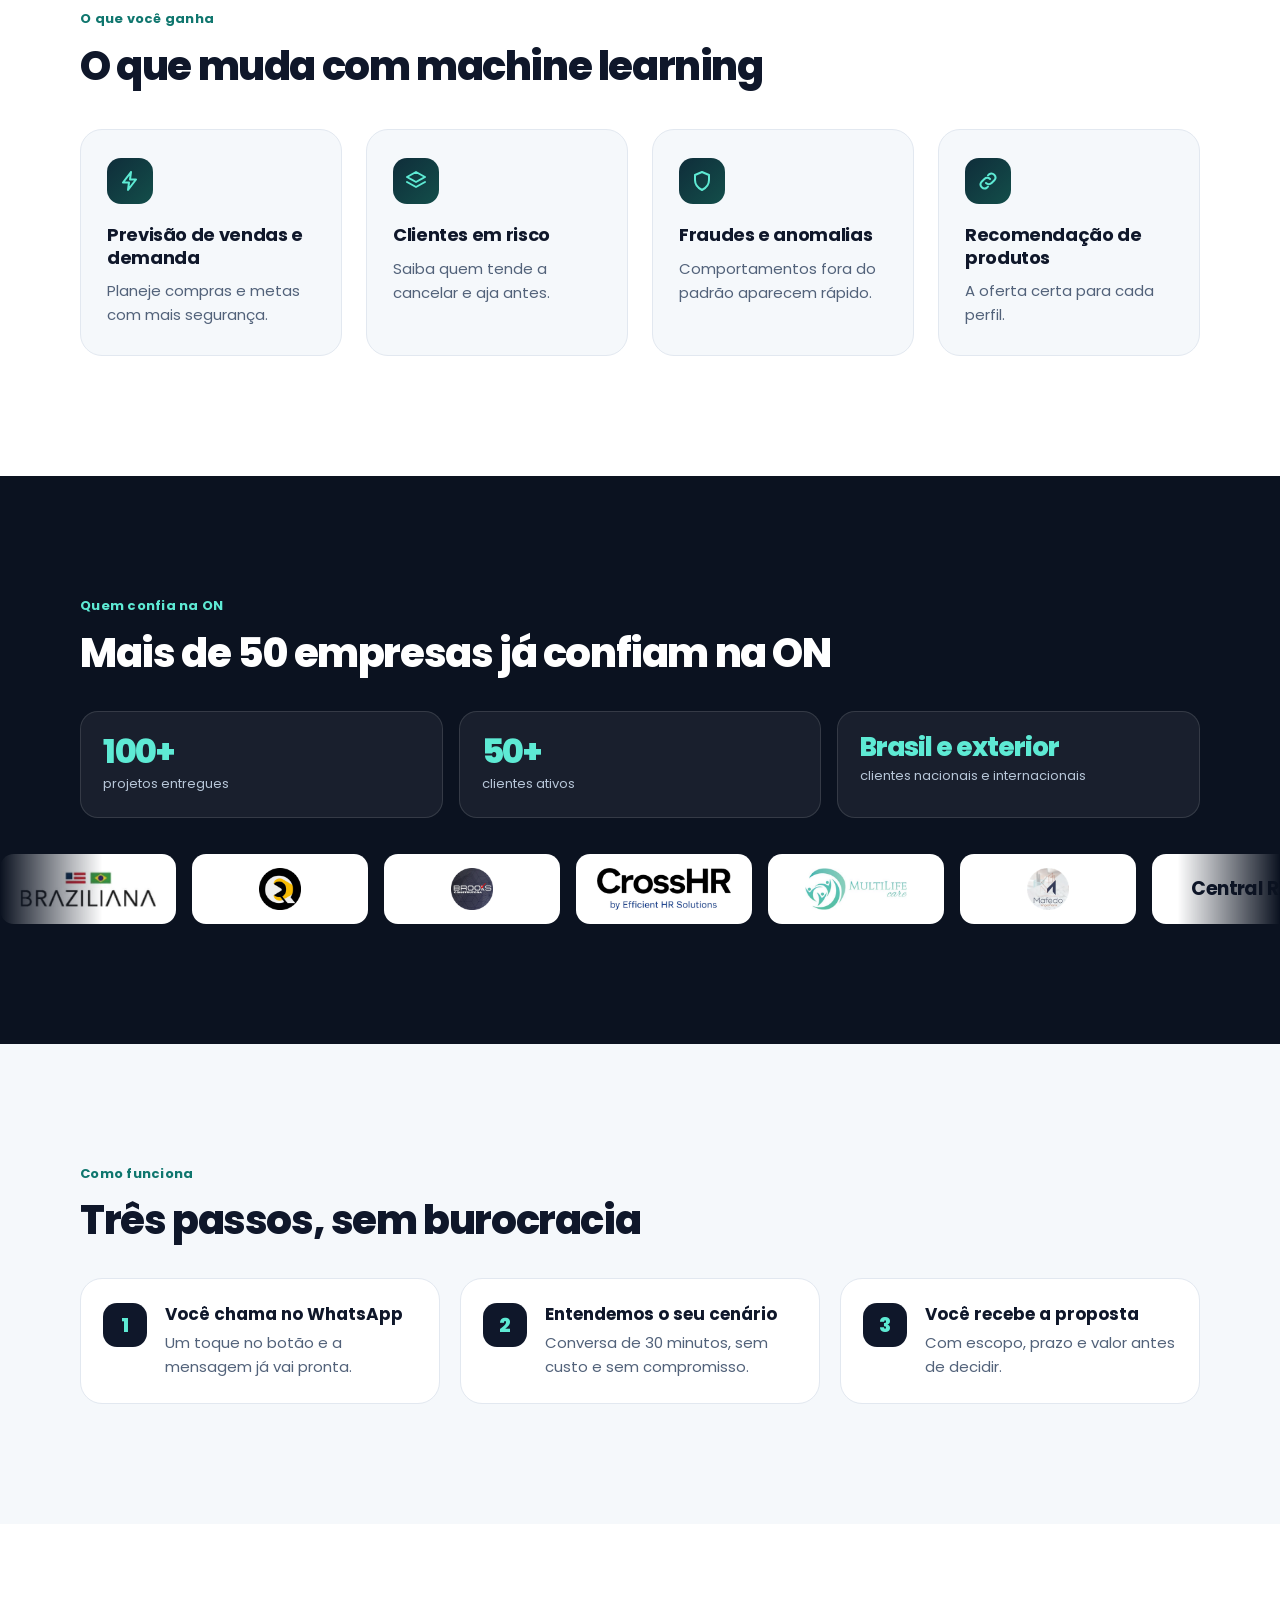
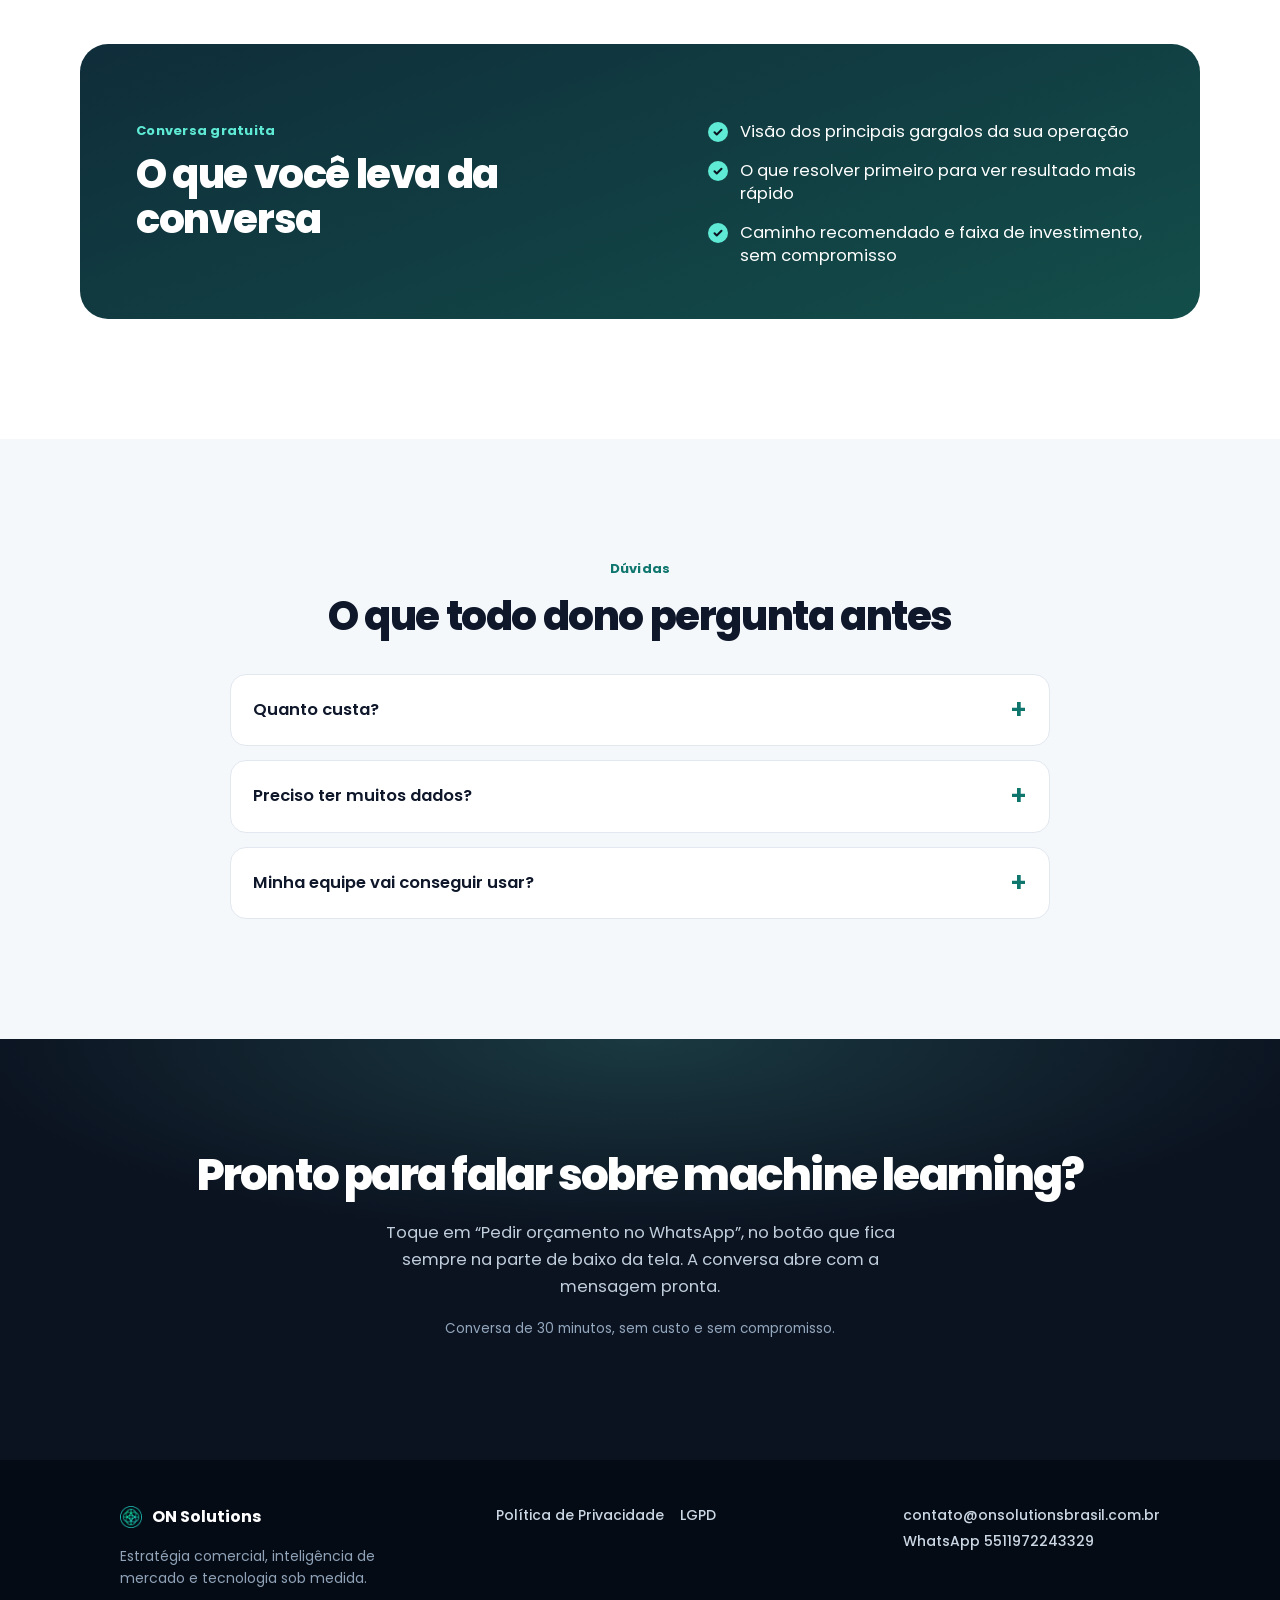
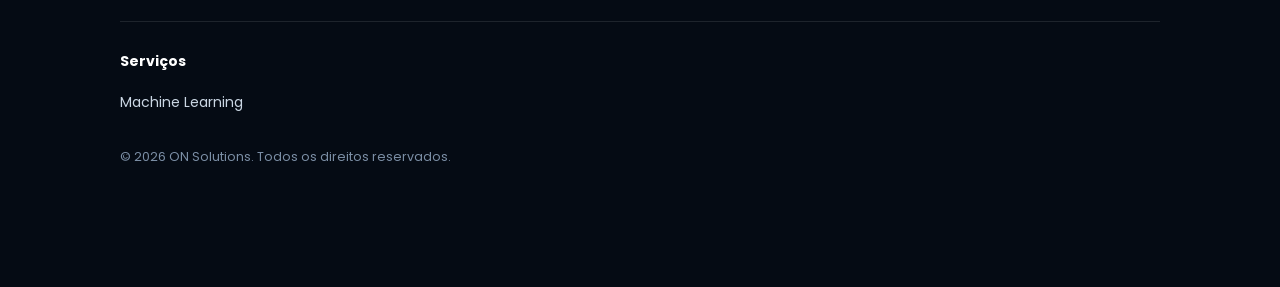
==== commit 6160f95c: "refactor(footer): extract shared footer styles to dedicated stylesheet - Create new css/footer.css w" ====
--- a/index.html
+++ b/index.html
@@ -15,8 +15,9 @@
 <link rel="preconnect" href="https://fonts.gstatic.com" crossorigin>
 <link href="https://fonts.googleapis.com/css2?family=Poppins:wght@400;500;600;700;800&display=swap" rel="stylesheet">
 <link rel="stylesheet" href="css/styles.css">
+<link rel="stylesheet" href="css/footer.css?v=1">
 </head>
-<body class="l2">
+<body class="l2 has-sticky">
 <header class="top"><div class="w top-in">
   <span class="brand"><img src="assets/img/on-logo.png" alt="" width="32" height="32"><span>ON Solutions<span class="br"> Brasil</span></span></span>
   <div class="top-r">
@@ -116,9 +117,20 @@
   </div>
 </section>
 </main>
-<footer class="foot"><div class="w foot-in">
-  <div>ON Solutions Brasil · Estratégia comercial, inteligência de mercado e tecnologia sob medida.<br>contato@onsolutionsbrasil.com.br</div>
-  <div class="lk"><a href="#">LGPD e proteção de dados</a><a href="#">Política de privacidade</a></div>
+<footer class="lfoot"><div class="lfoot-in">
+  <div class="lfoot-top">
+    <div class="lfoot-brand">
+      <a class="lfoot-logo" href="index.html"><img src="assets/img/on-logo.png" alt="" width="22" height="22"><span>ON Solutions</span></a>
+      <p>Estratégia comercial, inteligência de mercado e tecnologia sob medida.</p>
+    </div>
+    <nav class="lfoot-links" aria-label="Links do rodapé"><a href="politica-de-privacidade.html">Política de Privacidade</a><a href="lgpd.html">LGPD</a></nav>
+    <div class="lfoot-contact"><a href="mailto:contato@onsolutionsbrasil.com.br">contato@onsolutionsbrasil.com.br</a><a href="https://wa.me/5511972243329" target="_blank" rel="noopener">WhatsApp 5511972243329</a></div>
+  </div>
+  <div class="lfoot-serv">
+    <h2>Serviços</h2>
+    <ul><li><a href="index.html">Machine Learning</a></li></ul>
+  </div>
+  <p class="lfoot-copy">© 2026 ON Solutions. Todos os direitos reservados.</p>
 </div></footer>
 <div class="sticky"><a class="cta" data-wa="Olá, vim do site e gostaria de saber mais sobre os serviços de Machine Learning." data-pos="barra-fixa" data-wa-main href="#"><svg viewBox="0 0 24 24" aria-hidden="true"><path d="M12.04 2C6.58 2 2.13 6.45 2.13 11.91c0 1.75.46 3.45 1.32 4.95L2.05 22l5.25-1.38a9.9 9.9 0 0 0 4.74 1.21c5.46 0 9.91-4.45 9.91-9.91S17.5 2 12.04 2Zm5.8 14.1c-.25.69-1.45 1.32-2 1.37-.5.05-1.13.07-1.82-.11-.42-.13-.96-.31-1.65-.6-2.9-1.25-4.8-4.17-4.95-4.36-.14-.19-1.18-1.57-1.18-3s.75-2.13 1.02-2.42c.26-.29.57-.36.76-.36h.55c.18 0 .42-.07.65.5.25.58.83 2 .9 2.15.07.14.12.31.02.5-.09.19-.14.31-.28.48-.14.17-.3.37-.43.5-.14.14-.29.29-.12.58.17.29.74 1.22 1.59 1.97 1.09.97 2.01 1.27 2.3 1.41.29.14.46.12.63-.07.17-.19.72-.84.91-1.13.19-.29.38-.24.65-.14.26.1 1.67.79 1.96.93.29.14.48.22.55.34.07.12.07.7-.18 1.39Z"/></svg><span>Pedir orçamento no WhatsApp</span><svg class="arr" viewBox="0 0 24 24" aria-hidden="true"><path d="M5 12h14M13 6l6 6-6 6"/></svg></a></div>
 <script src="js/main.js"></script>
--- a/css/footer.css
+++ b/css/footer.css
@@ -0,0 +1,20 @@
+/* Rodape compartilhado (landing e paginas legais) */
+.lfoot{background:#050B14;color:#9FB2C7;padding:44px 0 36px;font-size:14px}
+.lfoot-in{width:min(1040px,100% - 40px);margin-inline:auto}
+.lfoot a{color:#CBD7E4;text-decoration:none}
+.lfoot a:hover{color:var(--mint)}
+.lfoot-top{display:grid;gap:26px;padding-bottom:32px;border-bottom:1px solid rgba(255,255,255,.10)}
+.lfoot-logo{display:inline-flex;align-items:center;gap:10px;color:#fff!important;font-weight:700;font-size:16px}
+.lfoot-logo img{width:22px;height:22px}
+.lfoot-brand p{margin-top:12px;max-width:280px;line-height:1.55;color:#8FA2B8}
+.lfoot-links{display:flex;flex-wrap:wrap;align-content:flex-start;gap:12px 16px;font-weight:500}
+.lfoot-contact{display:grid;gap:4px;align-content:flex-start;font-weight:500}
+.lfoot-serv{padding-top:28px}
+.lfoot-serv h2{font-size:14px;font-weight:700;color:#fff}
+.lfoot-serv ul{display:grid;grid-template-columns:repeat(auto-fill,minmax(170px,1fr));gap:16px 24px;margin-top:18px}
+.lfoot-copy{margin-top:34px;font-size:12.5px;color:#7C8FA6;padding-bottom:64px}
+.has-sticky .lfoot-copy{padding-bottom:84px}
+@media(min-width:860px){
+  .lfoot-top{grid-template-columns:1.1fr 1.2fr auto;gap:40px;align-items:start}
+  .lfoot-copy{padding-bottom:0}
+}
